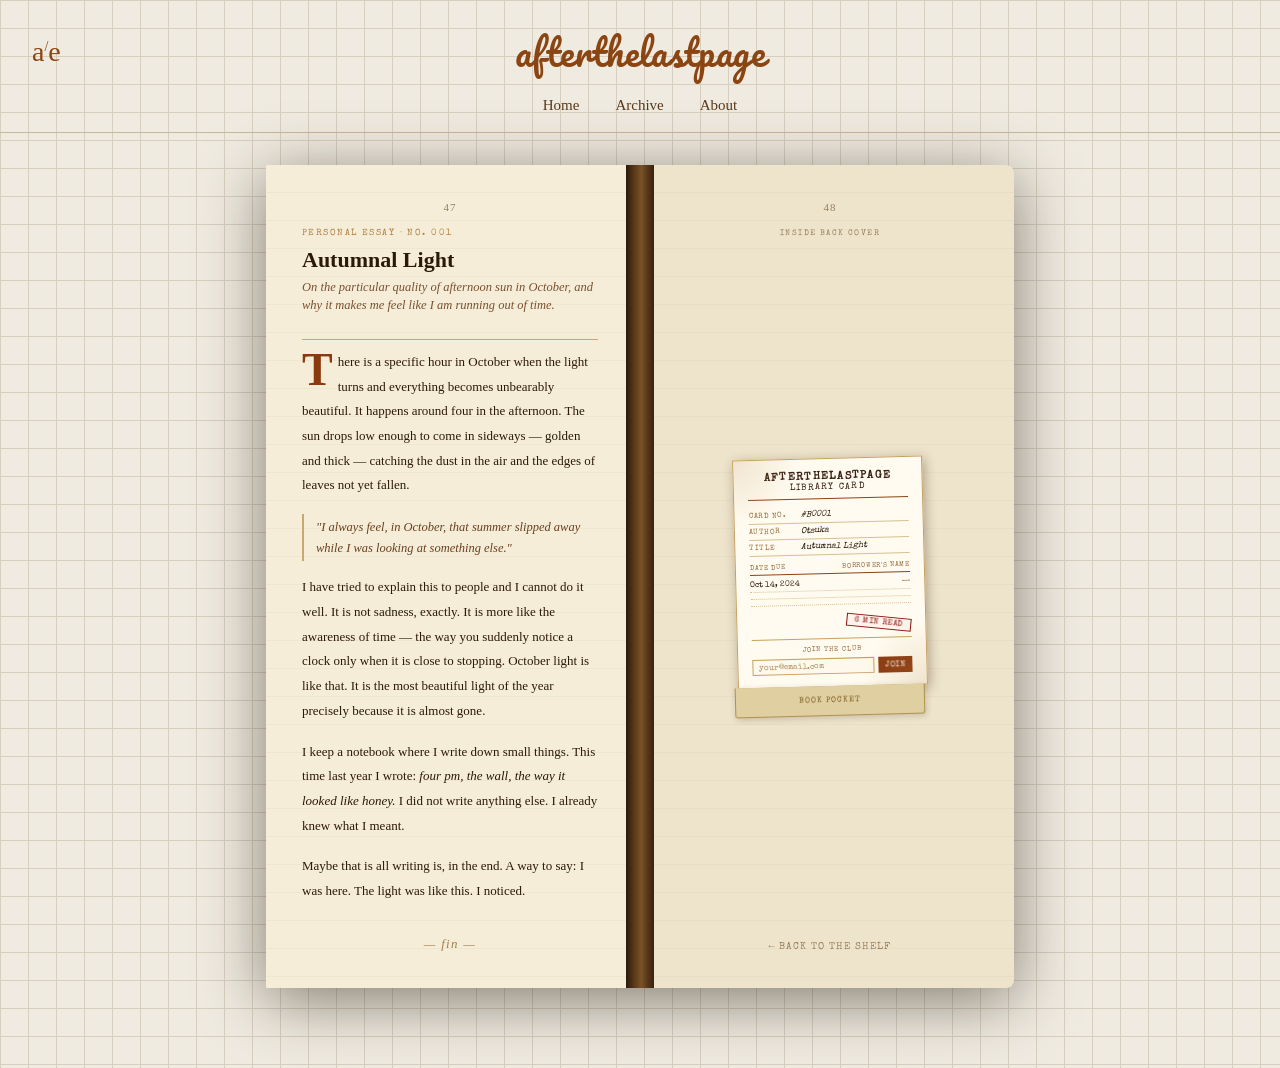
==== posts/autumnal-light.html @ 6144dd16 "Add files via upload" ====
<!DOCTYPE html>
<html lang="en">
<head>
  <meta charset="UTF-8"/>
  <meta name="viewport" content="width=device-width, initial-scale=1.0"/>
  <title>Autumnal Light — afterthelastpage</title>
  <link rel="stylesheet" href="../css/style.css"/>
  <link href="https://fonts.googleapis.com/css2?family=Pacifico&family=IM+Fell+English:ital,wght@0,400;0,700;1,400&family=Special+Elite&display=swap" rel="stylesheet"/>
</head>
<body>
<div class="page-bg">

  <header>
    <div class="monogram">a<sup>/</sup>e</div>
    <a href="../index.html" style="text-decoration:none;"><h1 class="site-title">afterthelastpage</h1></a>
  </header>

  <nav>
    <a href="../index.html">Home</a>
    <a href="../archive.html">Archive</a>
    <a href="../about.html">About</a>
  </nav>

  <!-- OPEN BOOK SPREAD -->
  <div class="book-spread">

    <!-- LEFT PAGE: essay text -->
    <div class="page-left">
      <div class="page-num">47</div>

      <p class="post-category-label">Personal Essay · No. 001</p>
      <h1 class="post-h1">Autumnal Light</h1>
      <p class="post-subtitle-line">On the particular quality of afternoon sun in October, and why it makes me feel like I am running out of time.</p>
      <hr class="post-rule"/>

      <!-- =============================================
           YOUR WRITING GOES HERE
           Use <p> for paragraphs
           Use <blockquote> for pull quotes
           ============================================= -->
      <div class="post-body">
        <p>There is a specific hour in October when the light turns and everything becomes unbearably beautiful. It happens around four in the afternoon. The sun drops low enough to come in sideways — golden and thick — catching the dust in the air and the edges of leaves not yet fallen.</p>

        <blockquote>"I always feel, in October, that summer slipped away while I was looking at something else."</blockquote>

        <p>I have tried to explain this to people and I cannot do it well. It is not sadness, exactly. It is more like the awareness of time — the way you suddenly notice a clock only when it is close to stopping. October light is like that. It is the most beautiful light of the year precisely because it is almost gone.</p>

        <p>I keep a notebook where I write down small things. This time last year I wrote: <em>four pm, the wall, the way it looked like honey.</em> I did not write anything else. I already knew what I meant.</p>

        <p>Maybe that is all writing is, in the end. A way to say: I was here. The light was like this. I noticed.</p>
      </div>
      <!-- END OF YOUR WRITING -->

      <p class="post-fin">— fin —</p>
    </div>

    <!-- SPINE -->
    <div class="book-spine-divider"></div>

    <!-- RIGHT PAGE: inside back cover + library card -->
    <div class="page-right">
      <div class="page-num">48</div>
      <p class="back-cover-label">Inside Back Cover</p>

      <div class="lib-card-wrap">
        <div class="lib-card">
          <div class="lib-card-header">
            <strong>AfterTheLastPage</strong>
            Library Card
          </div>

          <div class="lib-card-field">
            <span class="lbl">Card No.</span>
            <span class="val">#B0001</span>
          </div>
          <div class="lib-card-field">
            <span class="lbl">Author</span>
            <span class="val">Otsuka</span>
          </div>
          <div class="lib-card-field">
            <span class="lbl">Title</span>
            <span class="val">Autumnal Light</span>
          </div>

          <div class="lib-card-table">
            <div class="lib-card-table-head">
              <span>Date Due</span>
              <span>Borrower's Name</span>
            </div>
            <div class="lib-card-table-row"><span>Oct 14, 2024</span><span style="font-style:italic;color:#9a7040;">—</span></div>
            <div class="lib-card-table-row"><span></span><span></span></div>
            <div class="lib-card-table-row"><span></span><span></span></div>
            <div class="lib-card-table-row"><span></span><span></span></div>
          </div>

          <div class="lib-card-stamp-row">
            <div class="lib-card-stamp">6 MIN READ</div>
          </div>

          <div class="lib-card-join">
            <div class="lib-card-join-lbl">Join the Club</div>
            <div class="lib-card-join-row">
              <input type="email" placeholder="your@email.com" aria-label="email"/>
              <button onclick="alert('Coming soon!')">JOIN</button>
            </div>
          </div>
        </div>

        <div class="book-pocket">
          <span>Book Pocket</span>
        </div>
      </div>

      <div class="back-to-shelf">
        <a href="../index.html">← back to the shelf</a>
      </div>
    </div>

  </div>
</div>
</body>
</html>
---- css/style.css ----
@import url('https://fonts.googleapis.com/css2?family=Pacifico&family=IM+Fell+English:ital,wght@0,400;0,700;1,400&family=Special+Elite&display=swap');

/* ============================================================
   RESET & BASE
============================================================ */
*, *::before, *::after { box-sizing: border-box; margin: 0; padding: 0; }

body {
  font-family: 'IM Fell English', serif;
  background: #f0ebe0;
}

.page-bg {
  min-height: 100vh;
  background: #f0ebe0;
  background-image:
    linear-gradient(#d6cfc0 1px, transparent 1px),
    linear-gradient(90deg, #d6cfc0 1px, transparent 1px);
  background-size: 28px 28px;
  padding-bottom: 48px;
}

/* ============================================================
   HEADER
============================================================ */
header {
  display: flex;
  align-items: center;
  justify-content: center;
  padding: 20px 32px 8px;
  position: relative;
}

.monogram {
  position: absolute;
  left: 32px;
  font-family: 'IM Fell English', serif;
  font-size: 28px;
  color: #8b4513;
  line-height: 1;
}
.monogram sup { font-size: 14px; vertical-align: super; }

.site-title {
  font-family: 'Pacifico', cursive;
  font-size: 36px;
  color: #8b4513;
  font-weight: 400;
  letter-spacing: 0.01em;
}

/* ============================================================
   NAV
============================================================ */
nav {
  display: flex;
  justify-content: center;
  gap: 36px;
  padding: 6px 0 18px;
  border-bottom: 1px solid #c8b898;
  margin-bottom: 24px;
}

nav a {
  font-family: 'IM Fell English', serif;
  font-size: 15px;
  color: #5a3a1a;
  text-decoration: none;
}
nav a:hover { text-decoration: underline; }

/* ============================================================
   MAIN LAYOUT
============================================================ */
main {
  display: flex;
  gap: 28px;
  padding: 0 32px;
  align-items: flex-start;
  max-width: 1100px;
  margin: 0 auto;
}

/* ============================================================
   SHELF
============================================================ */
.shelf-section { flex: 1; }

.shelf-label {
  font-family: 'IM Fell English', serif;
  font-size: 18px;
  color: #3a2010;
  margin-bottom: 12px;
}

.shelf-wrap { position: relative; width: 100%; }

.shelf-box {
  background: #c8a870;
  border-radius: 6px;
  border: 3px solid #a07840;
  padding: 10px 10px 0 10px;
  box-shadow:
    inset 0 -8px 0 #8a5c28,
    inset 0 0 16px rgba(0,0,0,0.2),
    4px 6px 16px rgba(60,30,10,0.3);
}

.books-row {
  display: flex;
  align-items: flex-end;
  gap: 4px;
  min-height: 170px;
  flex-wrap: wrap;
}

.shelf-floor {
  height: 18px;
  background: #b08040;
  border-radius: 0 0 4px 4px;
  margin: 0 -10px;
  border-top: 3px solid #8a5c28;
  box-shadow: 0 4px 10px rgba(0,0,0,0.28);
}

/* ============================================================
   INDIVIDUAL BOOKS
============================================================ */
.book {
  display: flex;
  align-items: center;
  justify-content: center;
  cursor: pointer;
  border-radius: 2px 4px 4px 2px;
  border-left: 3px solid rgba(0,0,0,0.25);
  border-right: 1px solid rgba(255,255,255,0.1);
  position: relative;
  transition: transform 0.18s ease, box-shadow 0.18s ease;
  flex-shrink: 0;
  box-shadow: 2px 0 4px rgba(0,0,0,0.2);
}
.book:hover {
  transform: translateY(-10px);
  box-shadow: 2px 6px 12px rgba(0,0,0,0.35);
}

.book-spine-title {
  writing-mode: vertical-rl;
  text-orientation: mixed;
  transform: rotate(180deg);
  font-family: 'IM Fell English', serif;
  font-size: 11px;
  color: rgba(255,255,255,0.88);
  text-shadow: 0 1px 3px rgba(0,0,0,0.5);
  padding: 8px 2px;
  line-height: 1.2;
  text-align: center;
  pointer-events: none;
  user-select: none;
}

/* ============================================================
   SIGNUP CARD
============================================================ */
.card-section { width: 230px; flex-shrink: 0; }

.card-heading {
  font-family: 'IM Fell English', serif;
  font-size: 18px;
  color: #3a2010;
  margin-bottom: 10px;
}

.library-card-signup {
  background: #3a6080;
  border-radius: 6px;
  padding: 16px;
  font-family: 'Special Elite', monospace;
  color: #e8f0f8;
  font-size: 11px;
  line-height: 2;
}

.card-line span { color: #a8c8e8; }
.card-line .field { font-style: italic; }

.card-input-row {
  display: flex;
  gap: 6px;
  margin-top: 12px;
}
.card-input-row input {
  flex: 1;
  font-family: 'Special Elite', monospace;
  font-size: 9px;
  padding: 6px 8px;
  border: none;
  border-radius: 3px;
  background: #e8d8b0;
  color: #3a2010;
  min-width: 0;
}
.card-input-row input::placeholder { color: #8a6840; }
.card-input-row button {
  font-family: 'Special Elite', monospace;
  font-size: 10px;
  padding: 6px 10px;
  background: #c8a030;
  color: #3a2010;
  border: none;
  border-radius: 3px;
  cursor: pointer;
  letter-spacing: 0.06em;
  font-weight: bold;
}
.card-input-row button:hover { background: #d8b040; }
.join-confirm {
  color: #a8e8b8;
  font-size: 11px;
  margin-top: 8px;
  text-align: center;
}

/* ============================================================
   OVERLAYS
============================================================ */
.overlay {
  position: fixed;
  inset: 0;
  background: rgba(30, 15, 5, 0.75);
  display: flex;
  align-items: center;
  justify-content: center;
  z-index: 100;
  backdrop-filter: blur(3px);
}

/* FRONT COVER */
.book-cover {
  width: 260px;
  min-height: 360px;
  border-radius: 4px 12px 12px 4px;
  border-left: 10px solid rgba(0,0,0,0.3);
  display: flex;
  flex-direction: column;
  align-items: center;
  justify-content: space-between;
  padding: 32px 24px 24px;
  box-shadow:
    -4px 0 12px rgba(0,0,0,0.4),
    6px 8px 24px rgba(0,0,0,0.5);
  position: relative;
  cursor: default;
}
.book-cover::before {
  content: '';
  position: absolute;
  inset: 0;
  border-radius: 4px 12px 12px 4px;
  background: repeating-linear-gradient(
    transparent, transparent 19px, rgba(0,0,0,0.04) 20px
  );
  pointer-events: none;
}

.cover-inner {
  text-align: center;
  flex: 1;
  display: flex;
  flex-direction: column;
  align-items: center;
  justify-content: center;
  gap: 10px;
}
.cover-category {
  font-family: 'Special Elite', monospace;
  font-size: 9px;
  letter-spacing: 0.18em;
  text-transform: uppercase;
  color: rgba(255,255,255,0.65);
}
.cover-title {
  font-family: 'IM Fell English', serif;
  font-size: 26px;
  color: #fff;
  line-height: 1.25;
  text-shadow: 0 2px 8px rgba(0,0,0,0.4);
}
.cover-deco {
  width: 40px;
  height: 1px;
  background: rgba(255,255,255,0.4);
  margin: 4px auto;
}
.cover-author {
  font-family: 'IM Fell English', serif;
  font-style: italic;
  font-size: 14px;
  color: rgba(255,255,255,0.75);
}
.cover-btn {
  font-family: 'Special Elite', monospace;
  font-size: 11px;
  padding: 8px 20px;
  background: rgba(255,255,255,0.15);
  color: #fff;
  border: 1px solid rgba(255,255,255,0.4);
  border-radius: 2px;
  cursor: pointer;
  letter-spacing: 0.1em;
  transition: background 0.15s;
  margin-top: 8px;
}
.cover-btn:hover { background: rgba(255,255,255,0.28); }

/* BLURB / BACK COVER */
.book-blurb {
  width: 300px;
  background: #f5edd8;
  border-radius: 4px 12px 12px 4px;
  border-left: 10px solid #5a3a1a;
  padding: 32px 28px 24px;
  box-shadow: 6px 8px 24px rgba(0,0,0,0.5);
  cursor: default;
}
.blurb-label {
  font-family: 'Special Elite', monospace;
  font-size: 9px;
  letter-spacing: 0.18em;
  text-transform: uppercase;
  color: #9a7040;
  text-align: center;
  margin-bottom: 18px;
}
.blurb-text {
  font-family: 'IM Fell English', serif;
  font-style: italic;
  font-size: 15px;
  color: #3a2010;
  line-height: 1.8;
  text-align: center;
  margin-bottom: 28px;
}
.blurb-actions {
  display: flex;
  justify-content: space-between;
  align-items: center;
}
.blurb-actions button {
  font-family: 'Special Elite', monospace;
  font-size: 10px;
  padding: 6px 12px;
  background: none;
  color: #7a5030;
  border: 1px solid #c8a870;
  border-radius: 2px;
  cursor: pointer;
  letter-spacing: 0.08em;
}
.blurb-actions button:hover { background: #e8d8b8; }
.blurb-read-btn {
  font-family: 'Special Elite', monospace;
  font-size: 10px;
  padding: 6px 16px;
  background: #8b4513;
  color: #f5edd8;
  border-radius: 2px;
  text-decoration: none;
  letter-spacing: 0.08em;
  transition: background 0.15s;
}
.blurb-read-btn:hover { background: #a05525; }

/* ============================================================
   POST PAGE (open book layout)
============================================================ */
.book-spread {
  display: flex;
  max-width: 780px;
  margin: 32px auto;
  padding: 0 16px;
  min-height: 520px;
  filter: drop-shadow(0 12px 32px rgba(20,10,0,0.5));
}

.page-left {
  flex: 1;
  background: #f5edd8;
  border-radius: 1px 0 0 1px;
  padding: 36px 28px 36px 36px;
  position: relative;
  display: flex;
  flex-direction: column;
  overflow: hidden;
}
.page-left::before {
  content: '';
  position: absolute;
  inset: 0;
  background: repeating-linear-gradient(transparent, transparent 27px, rgba(160,130,90,0.12) 28px);
  pointer-events: none;
}

.page-right {
  flex: 1;
  background: #ede4cb;
  border-radius: 0 8px 8px 0;
  padding: 36px 36px 36px 28px;
  display: flex;
  flex-direction: column;
  position: relative;
  overflow: hidden;
}
.page-right::before {
  content: '';
  position: absolute;
  inset: 0;
  background: repeating-linear-gradient(transparent, transparent 27px, rgba(140,110,70,0.1) 28px);
  pointer-events: none;
}

.book-spine-divider {
  width: 28px;
  flex-shrink: 0;
  background: linear-gradient(to right, #2a1a08 0%, #5a3a18 30%, #7a5228 55%, #5a3a18 75%, #3a2010 100%);
  position: relative;
  z-index: 2;
}

.page-num {
  font-family: 'IM Fell English', serif;
  font-size: 11px;
  color: #9a8060;
  text-align: center;
  margin-bottom: 16px;
  letter-spacing: 0.1em;
  position: relative;
  z-index: 1;
}

.post-category-label {
  font-family: 'Special Elite', monospace;
  font-size: 9px;
  letter-spacing: 0.16em;
  text-transform: uppercase;
  color: #b08040;
  margin-bottom: 8px;
  position: relative;
  z-index: 1;
}
.post-h1 {
  font-family: 'IM Fell English', serif;
  font-size: 22px;
  color: #2c1a08;
  line-height: 1.25;
  margin-bottom: 4px;
  position: relative;
  z-index: 1;
}
.post-subtitle-line {
  font-family: 'IM Fell English', serif;
  font-style: italic;
  font-size: 12.5px;
  color: #7a5030;
  line-height: 1.5;
  margin-bottom: 14px;
  position: relative;
  z-index: 1;
}
.post-rule { border: none; border-top: 1px solid #c8a870; margin: 10px 0; position: relative; z-index: 1; }

.post-body {
  font-family: 'IM Fell English', serif;
  font-size: 13px;
  color: #2c1a08;
  line-height: 1.9;
  flex: 1;
  position: relative;
  z-index: 1;
}
.post-body p { margin-bottom: 1rem; }
.post-body p:first-child::first-letter {
  font-size: 46px;
  line-height: 0.75;
  float: left;
  margin: 3px 5px 0 0;
  color: #8b3a10;
  font-family: 'IM Fell English', serif;
  font-weight: 700;
}
.post-body blockquote {
  border-left: 2px solid #c8a870;
  padding: 3px 0 3px 12px;
  margin: 14px 0;
  font-style: italic;
  font-size: 12.5px;
  color: #6a4020;
  line-height: 1.65;
}

.post-fin {
  text-align: center;
  font-family: 'IM Fell English', serif;
  font-style: italic;
  font-size: 13px;
  color: #a08050;
  margin-top: auto;
  padding-top: 16px;
  letter-spacing: 0.1em;
  position: relative;
  z-index: 1;
}

/* LIBRARY CARD on right page */
.back-cover-label {
  font-family: 'Special Elite', monospace;
  font-size: 8px;
  letter-spacing: 0.18em;
  text-transform: uppercase;
  color: #9a8060;
  text-align: center;
  margin-bottom: 14px;
  position: relative;
  z-index: 1;
}

.lib-card-wrap {
  flex: 1;
  display: flex;
  flex-direction: column;
  align-items: center;
  justify-content: center;
  position: relative;
  z-index: 1;
}

.lib-card {
  width: 190px;
  background: #fffbf0;
  border: 1px solid #c8a060;
  padding: 12px 14px;
  font-family: 'Special Elite', monospace;
  transform: rotate(-1.5deg);
  box-shadow: 2px 3px 12px rgba(60,30,10,0.35);
  position: relative;
}
.lib-card::before {
  content: '';
  position: absolute;
  inset: 0;
  background:
    radial-gradient(circle at 0% 0%, rgba(180,140,80,0.2) 0%, transparent 22%),
    radial-gradient(circle at 100% 100%, rgba(180,140,80,0.2) 0%, transparent 22%);
  pointer-events: none;
}

.lib-card-header {
  text-align: center;
  font-size: 9px;
  letter-spacing: 0.14em;
  color: #3a2010;
  border-bottom: 1.5px solid #8b4513;
  padding-bottom: 6px;
  margin-bottom: 8px;
  text-transform: uppercase;
}
.lib-card-header strong { display: block; font-size: 11px; margin-bottom: 1px; }

.lib-card-field {
  display: flex;
  border-bottom: 0.5px solid #d8c090;
  padding: 3px 0;
  font-size: 8.5px;
}
.lib-card-field .lbl { color: #9a7040; width: 52px; flex-shrink: 0; text-transform: uppercase; font-size: 7.5px; padding-top: 1px; letter-spacing: 0.06em; }
.lib-card-field .val { color: #2c1a08; font-style: italic; flex: 1; }

.lib-card-table { margin-top: 8px; }
.lib-card-table-head {
  display: flex;
  justify-content: space-between;
  font-size: 7px;
  letter-spacing: 0.1em;
  text-transform: uppercase;
  color: #9a7040;
  border-bottom: 1px solid #8b4513;
  padding-bottom: 3px;
  margin-bottom: 2px;
}
.lib-card-table-row {
  display: flex;
  justify-content: space-between;
  font-size: 8px;
  color: #2c1a08;
  border-bottom: 0.5px dotted #d8c090;
  padding: 3px 0;
}
.lib-card-table-row:last-child { border-bottom: none; }

.lib-card-stamp-row { display: flex; justify-content: flex-end; margin-top: 6px; }
.lib-card-stamp {
  border: 1.5px solid #8b1010;
  color: #8b1010;
  font-size: 7.5px;
  padding: 2px 7px;
  transform: rotate(7deg);
  letter-spacing: 0.08em;
  background: rgba(255,220,220,0.25);
}

.lib-card-join {
  margin-top: 8px;
  border-top: 1px solid #c8a060;
  padding-top: 7px;
}
.lib-card-join-lbl {
  font-size: 7px;
  letter-spacing: 0.12em;
  text-transform: uppercase;
  color: #9a7040;
  text-align: center;
  margin-bottom: 5px;
}
.lib-card-join-row { display: flex; gap: 4px; }
.lib-card-join-row input {
  flex: 1;
  font-family: 'Special Elite', monospace;
  font-size: 8px;
  padding: 3px 5px;
  border: 1px solid #c8a060;
  background: #fff8ec;
  color: #2c1a08;
  min-width: 0;
}
.lib-card-join-row input::placeholder { color: #b09060; }
.lib-card-join-row button {
  font-family: 'Special Elite', monospace;
  font-size: 7.5px;
  padding: 3px 7px;
  background: #8b3a10;
  color: #fff8ec;
  border: none;
  cursor: pointer;
  letter-spacing: 0.06em;
}
.lib-card-join-row button:hover { background: #a04a18; }

.book-pocket {
  width: 190px;
  height: 30px;
  background: #e0cfa0;
  border: 1px solid #b09050;
  border-top: none;
  border-radius: 0 0 3px 3px;
  display: flex;
  align-items: center;
  justify-content: center;
  transform: rotate(-1.5deg);
  margin-top: -1px;
  box-shadow: 1px 2px 6px rgba(60,30,10,0.2);
}
.book-pocket span {
  font-family: 'Special Elite', monospace;
  font-size: 7.5px;
  letter-spacing: 0.14em;
  text-transform: uppercase;
  color: #7a5a20;
}

.back-to-shelf {
  text-align: center;
  margin-top: 18px;
  font-family: 'Special Elite', monospace;
  font-size: 10px;
  color: #9a8060;
  letter-spacing: 0.1em;
  text-transform: uppercase;
  position: relative;
  z-index: 1;
}
.back-to-shelf a {
  color: #9a8060;
  text-decoration: none;
}
.back-to-shelf a:hover { color: #5a3a10; }

/* ============================================================
   ARCHIVE & ABOUT PAGES
============================================================ */
.simple-page {
  max-width: 600px;
  margin: 40px auto;
  padding: 0 24px;
}
.simple-page h2 {
  font-family: 'IM Fell English', serif;
  font-size: 28px;
  color: #3a2010;
  margin-bottom: 20px;
}
.simple-page p {
  font-family: 'IM Fell English', serif;
  font-size: 15px;
  color: #3a2010;
  line-height: 1.85;
  margin-bottom: 1rem;
}

.archive-list { list-style: none; }
.archive-list li {
  border-bottom: 1px dashed #c8a870;
  padding: 12px 0;
  display: flex;
  justify-content: space-between;
  align-items: baseline;
  gap: 12px;
}
.archive-list a {
  font-family: 'IM Fell English', serif;
  font-size: 16px;
  color: #3a2010;
  text-decoration: none;
}
.archive-list a:hover { text-decoration: underline; }
.archive-list .arch-meta {
  font-family: 'Special Elite', monospace;
  font-size: 10px;
  color: #9a7040;
  white-space: nowrap;
  letter-spacing: 0.06em;
}

/* ============================================================
   RESPONSIVE
============================================================ */
@media (max-width: 700px) {
  main { flex-direction: column; padding: 0 16px; }
  .card-section { width: 100%; }
  .book-spread { flex-direction: column; }
  .page-left, .page-right { border-radius: 4px; }
  .book-spine-divider { width: 100%; height: 14px; }
  header { padding: 16px 16px 8px; }
  .monogram { left: 16px; }
  .site-title { font-size: 26px; }
}
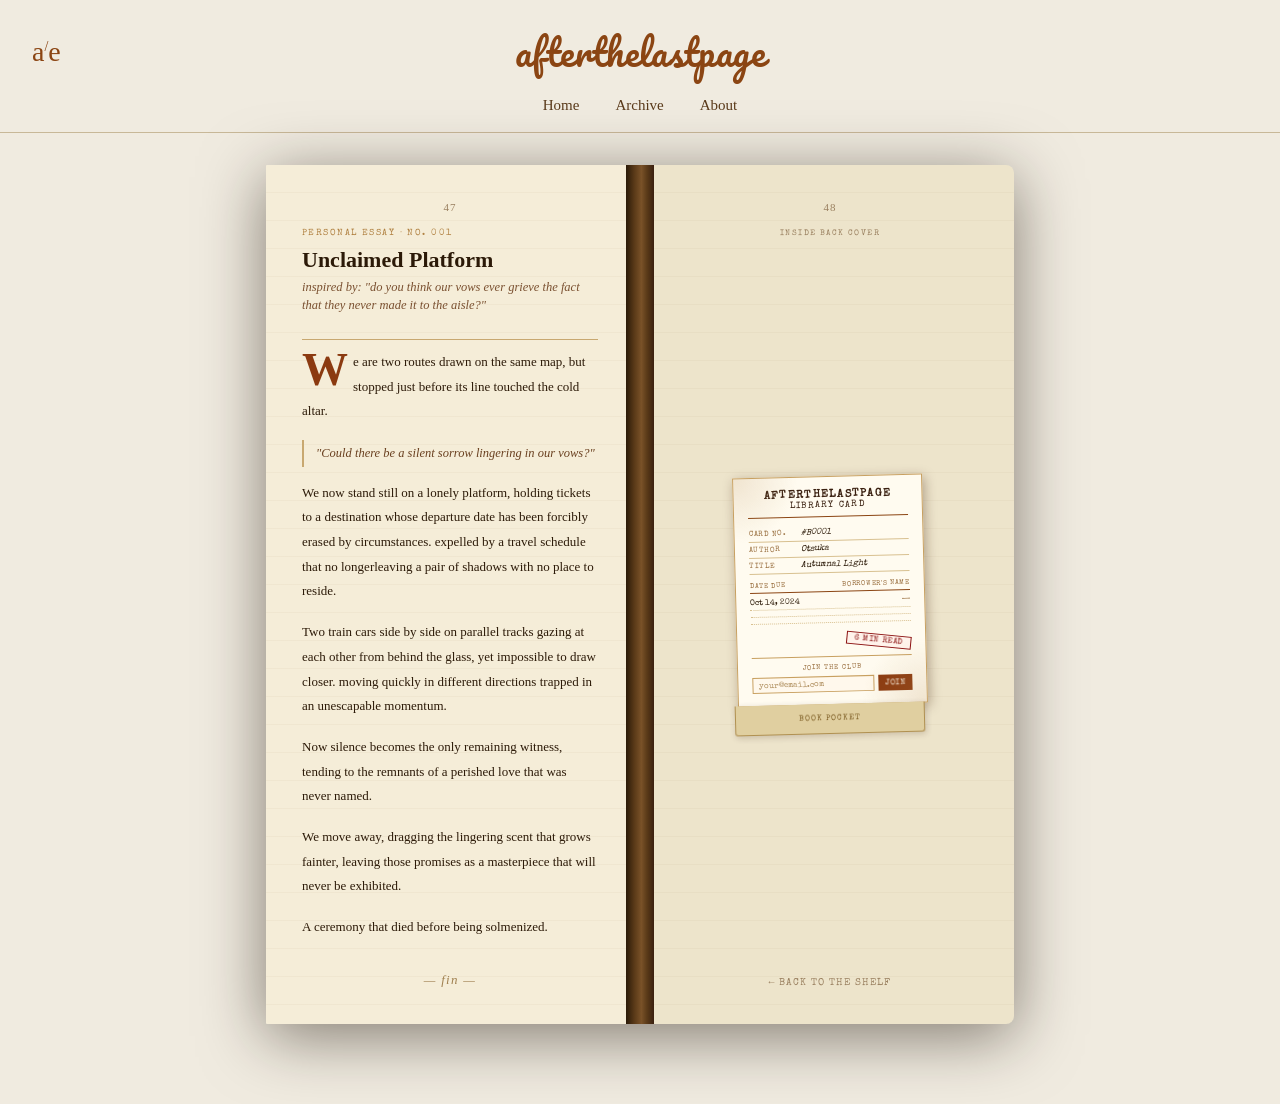
==== commit 9f25a6df: "Update autumnal-light.html" ====
--- a/posts/autumnal-light.html
+++ b/posts/autumnal-light.html
@@ -3,7 +3,7 @@
 <head>
   <meta charset="UTF-8"/>
   <meta name="viewport" content="width=device-width, initial-scale=1.0"/>
-  <title>Autumnal Light — afterthelastpage</title>
+  <title>Unclaimed Platform — afterthelastpage</title>
   <link rel="stylesheet" href="../css/style.css"/>
   <link href="https://fonts.googleapis.com/css2?family=Pacifico&family=IM+Fell+English:ital,wght@0,400;0,700;1,400&family=Special+Elite&display=swap" rel="stylesheet"/>
 </head>
@@ -29,8 +29,8 @@
       <div class="page-num">47</div>
 
       <p class="post-category-label">Personal Essay · No. 001</p>
-      <h1 class="post-h1">Autumnal Light</h1>
-      <p class="post-subtitle-line">On the particular quality of afternoon sun in October, and why it makes me feel like I am running out of time.</p>
+      <h1 class="post-h1">Unclaimed Platform</h1>
+      <p class="post-subtitle-line">inspired by: "do you think our vows ever grieve the fact that they never made it to the aisle?"</p>
       <hr class="post-rule"/>
 
       <!-- =============================================
@@ -39,15 +39,22 @@
            Use <blockquote> for pull quotes
            ============================================= -->
       <div class="post-body">
-        <p>There is a specific hour in October when the light turns and everything becomes unbearably beautiful. It happens around four in the afternoon. The sun drops low enough to come in sideways — golden and thick — catching the dust in the air and the edges of leaves not yet fallen.</p>
+        <p>We are two routes drawn on the same map, but stopped just before its line touched the cold altar.</p>
 
-        <blockquote>"I always feel, in October, that summer slipped away while I was looking at something else."</blockquote>
+        <blockquote>"Could there be a silent sorrow lingering in our vows?"</blockquote>
 
-        <p>I have tried to explain this to people and I cannot do it well. It is not sadness, exactly. It is more like the awareness of time — the way you suddenly notice a clock only when it is close to stopping. October light is like that. It is the most beautiful light of the year precisely because it is almost gone.</p>
+        <p>We now stand still on a lonely platform, holding tickets to a destination whose departure date has been forcibly erased by circumstances. expelled by a travel schedule that no longer<em></em>leaving a pair of shadows with no place to reside.</p>
 
-        <p>I keep a notebook where I write down small things. This time last year I wrote: <em>four pm, the wall, the way it looked like honey.</em> I did not write anything else. I already knew what I meant.</p>
+        <p>Two train cars side by side on parallel tracks<semicolon> gazing at each other from behind the glass, yet impossible to draw closer.
+        moving quickly in different directions<semicolon></semicolon>
+        trapped in an unescapable momentum.</p>
 
-        <p>Maybe that is all writing is, in the end. A way to say: I was here. The light was like this. I noticed.</p>
+        <p>Now silence becomes the only remaining witness, tending to the remnants of a perished love that was never named.</p>
+        <p> We move away,
+        dragging the lingering scent that grows fainter,
+        leaving those promises as a masterpiece that will never be exhibited.</p>
+        
+        <p> A ceremony that died before being solmenized.</p>
       </div>
       <!-- END OF YOUR WRITING -->
 
--- a/css/style.css
+++ b/css/style.css
@@ -13,9 +13,6 @@
 .page-bg {
   min-height: 100vh;
   background: #f0ebe0;
-  background-image:
-    linear-gradient(#d6cfc0 1px, transparent 1px),
-    linear-gradient(90deg, #d6cfc0 1px, transparent 1px);
   background-size: 28px 28px;
   padding-bottom: 48px;
 }
@@ -313,63 +310,77 @@
 }
 .cover-btn:hover { background: rgba(255,255,255,0.28); }
 
-/* BLURB / BACK COVER */
+/* BLURB / BACK COVER — mirrored front cover */
 .book-blurb {
-  width: 300px;
-  background: #f5edd8;
-  border-radius: 4px 12px 12px 4px;
-  border-left: 10px solid #5a3a1a;
-  padding: 32px 28px 24px;
-  box-shadow: 6px 8px 24px rgba(0,0,0,0.5);
+  width: 260px;
+  min-height: 370px;
+  border-radius: 12px 4px 4px 12px;
+  border-right: 10px solid rgba(0,0,0,0.3);
+  display: flex;
+  flex-direction: column;
+  align-items: center;
+  justify-content: space-between;
+  padding: 32px 24px 24px;
+  position: relative;
+  overflow: hidden;
+  box-shadow: 4px 0 12px rgba(0,0,0,0.5), -6px 8px 28px rgba(0,0,0,0.6);
   cursor: default;
 }
-.blurb-label {
-  font-family: 'Special Elite', monospace;
-  font-size: 9px;
-  letter-spacing: 0.18em;
-  text-transform: uppercase;
-  color: #9a7040;
-  text-align: center;
-  margin-bottom: 18px;
+.book-blurb::before {
+  content: '';
+  position: absolute; inset: 0;
+  border-radius: 12px 4px 4px 12px;
+  background: repeating-linear-gradient(transparent, transparent 19px, rgba(0,0,0,0.04) 20px);
+  pointer-events: none;
+}
+.blurb-inner {
+  position: relative; z-index: 1;
+  display: flex; flex-direction: column;
+  align-items: center; text-align: center;
+  flex: 1; gap: 12px; justify-content: center;
+}
+.blurb-category {
+  font-family: 'Special Elite', monospace;
+  font-size: 9px; letter-spacing: 0.18em; text-transform: uppercase;
+  color: rgba(255,220,160,0.65);
+}
+.blurb-rule {
+  width: 40px; height: 1px;
+  background: rgba(255,255,255,0.3);
 }
 .blurb-text {
   font-family: 'IM Fell English', serif;
-  font-style: italic;
-  font-size: 15px;
-  color: #3a2010;
+  font-style: italic; font-size: 15px;
+  color: rgba(255,245,225,0.95);
   line-height: 1.8;
-  text-align: center;
-  margin-bottom: 28px;
+}
+.blurb-author {
+  font-family: 'IM Fell English', serif;
+  font-style: italic; font-size: 13px;
+  color: rgba(255,220,160,0.7);
 }
 .blurb-actions {
-  display: flex;
-  justify-content: space-between;
-  align-items: center;
+  display: flex; justify-content: space-between;
+  width: 100%; position: relative; z-index: 1; margin-top: 16px;
 }
 .blurb-actions button {
-  font-family: 'Special Elite', monospace;
-  font-size: 10px;
-  padding: 6px 12px;
-  background: none;
-  color: #7a5030;
-  border: 1px solid #c8a870;
-  border-radius: 2px;
-  cursor: pointer;
-  letter-spacing: 0.08em;
-}
-.blurb-actions button:hover { background: #e8d8b8; }
+  font-family: 'Special Elite', monospace; font-size: 10px;
+  padding: 7px 14px;
+  background: rgba(255,255,255,0.08);
+  color: rgba(255,245,225,0.7);
+  border: 1px solid rgba(255,255,255,0.2);
+  border-radius: 2px; cursor: pointer; letter-spacing: 0.08em;
+}
+.blurb-actions button:hover { background: rgba(255,255,255,0.15); }
 .blurb-read-btn {
-  font-family: 'Special Elite', monospace;
-  font-size: 10px;
-  padding: 6px 16px;
-  background: #8b4513;
-  color: #f5edd8;
-  border-radius: 2px;
-  text-decoration: none;
-  letter-spacing: 0.08em;
-  transition: background 0.15s;
-}
-.blurb-read-btn:hover { background: #a05525; }
+  font-family: 'Special Elite', monospace; font-size: 10px;
+  padding: 7px 18px;
+  background: rgba(255,220,160,0.15);
+  color: rgba(255,245,225,0.95);
+  border: 1px solid rgba(255,220,160,0.4);
+  border-radius: 2px; text-decoration: none; letter-spacing: 0.08em;
+}
+.blurb-read-btn:hover { background: rgba(255,220,160,0.25); }
 
 /* ============================================================
    POST PAGE (open book layout)
